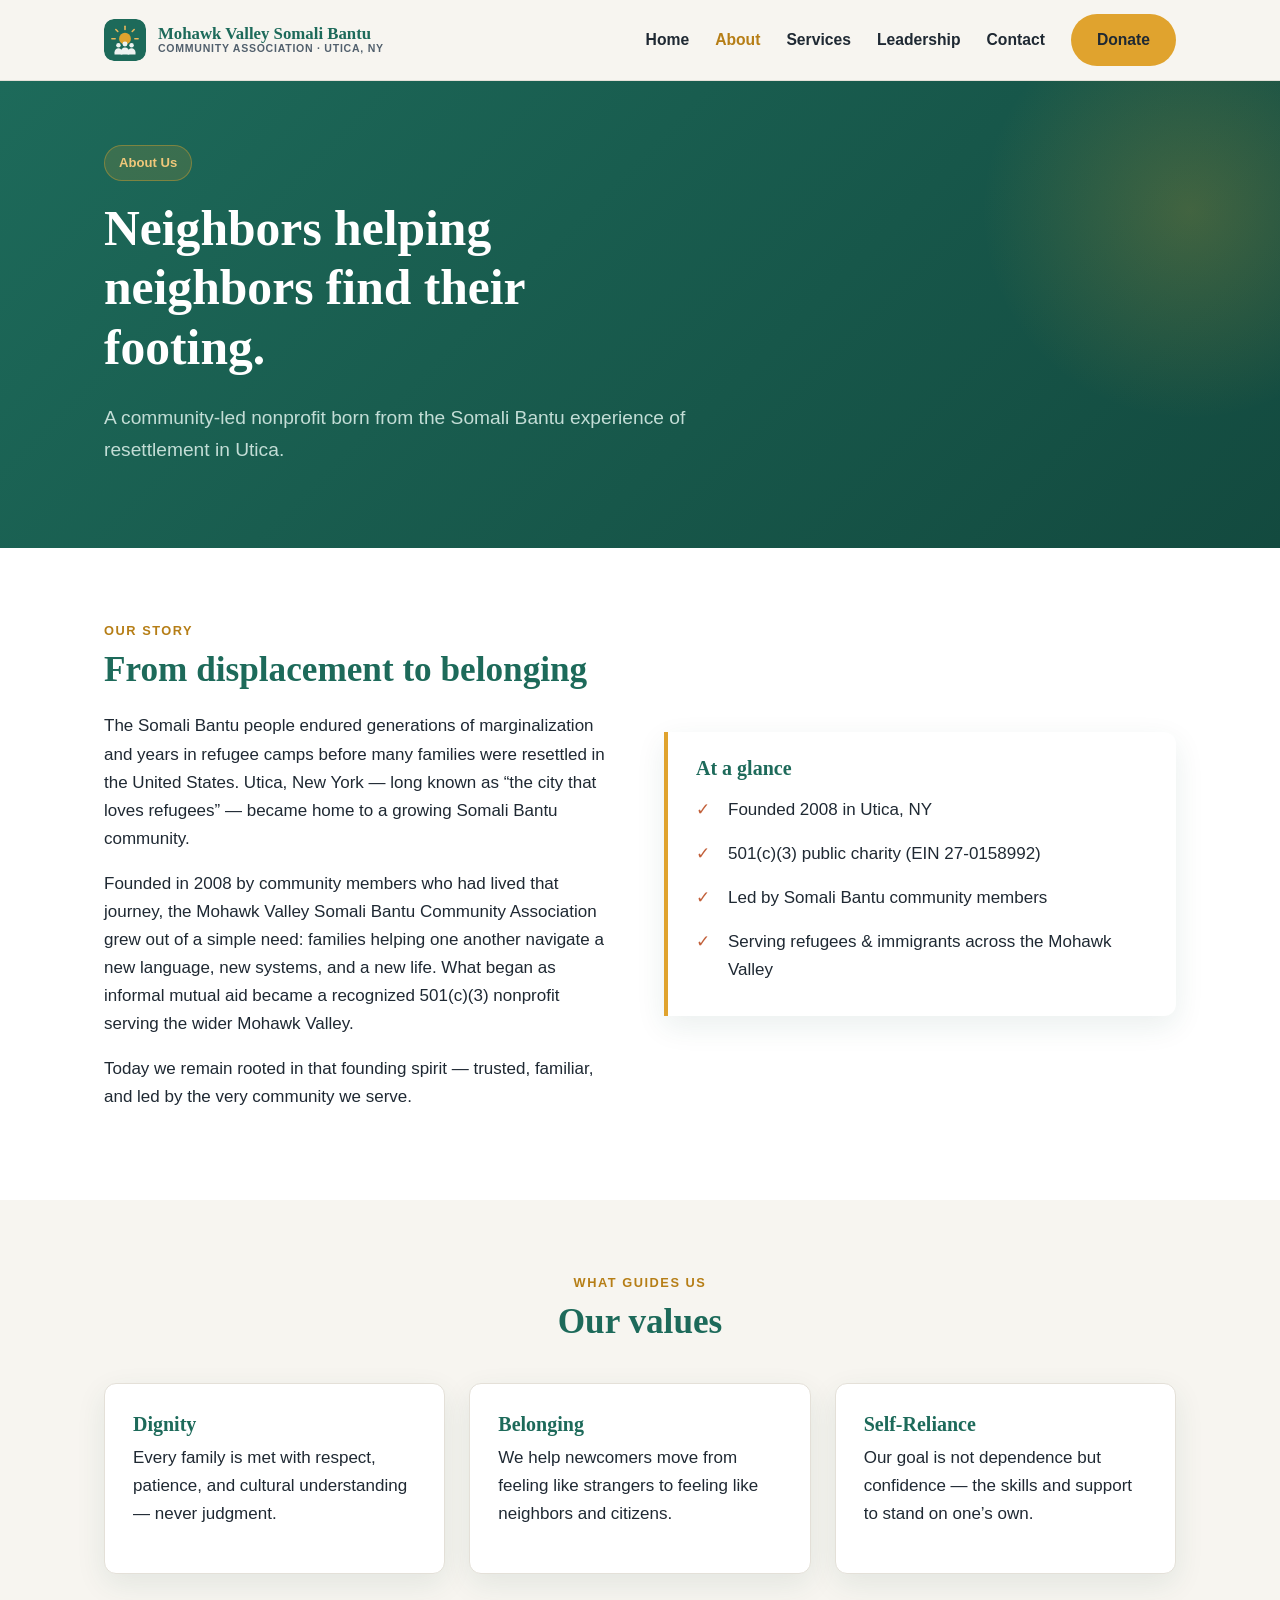
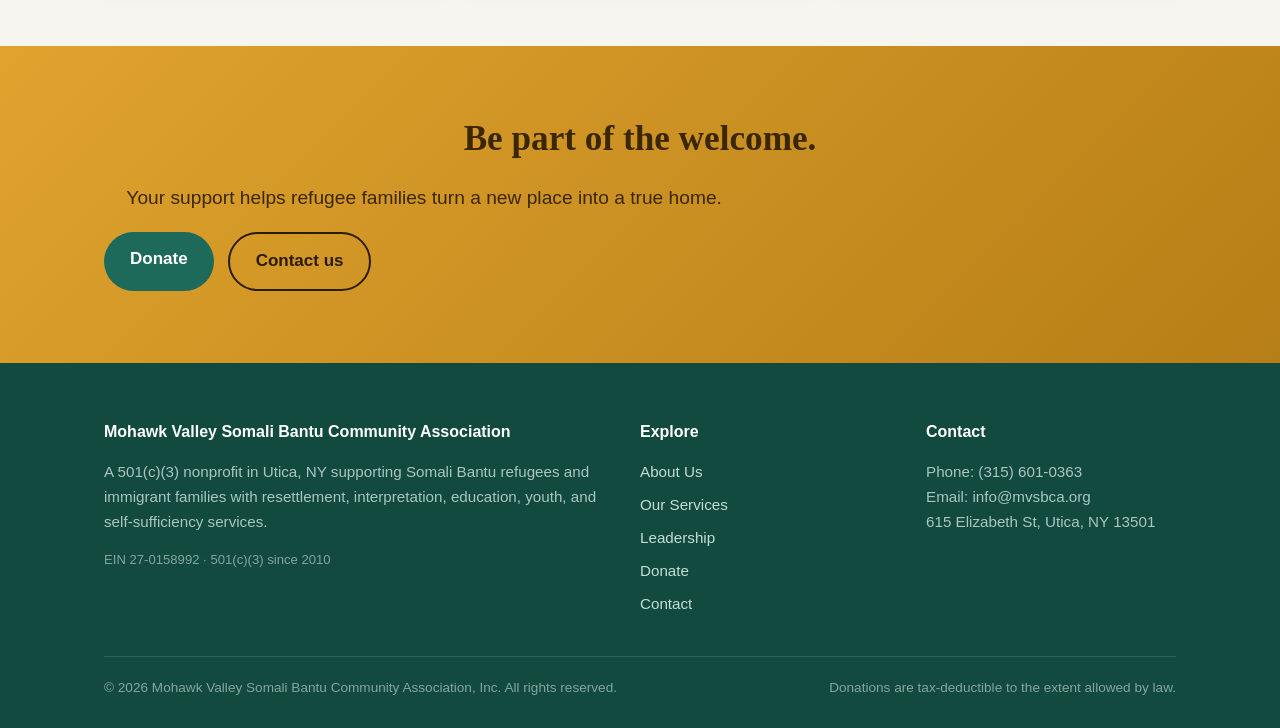
==== about.html @ c3cdb379 "feat: initial Mohawk Valley Somali Bantu Community Association website" ====
<!DOCTYPE html>
<html lang="en">
<head>
  <meta charset="UTF-8" />
  <meta name="viewport" content="width=device-width, initial-scale=1.0" />
  <title>About Us | Mohawk Valley Somali Bantu Community Association</title>
  <meta name="description" content="Founded by Somali Bantu community members in Utica, NY, the Mohawk Valley Somali Bantu Community Association is a 501(c)(3) nonprofit helping refugee and immigrant families build stable, self-reliant lives." />
  <link rel="stylesheet" href="assets/css/styles.css" />
  <link rel="icon" href="assets/favicon.svg" type="image/svg+xml" />
</head>
<body>
  <header class="site-header">
    <nav class="nav">
      <a class="brand" href="index.html">
        <span class="brand__mark" aria-hidden="true"></span>
        <span class="brand__name">Mohawk Valley Somali Bantu<span>Community Association · Utica, NY</span></span>
      </a>
      <button class="nav__toggle" aria-label="Toggle menu" aria-expanded="false">&#9776;</button>
      <ul class="nav__links">
        <li><a href="index.html">Home</a></li>
        <li><a href="about.html">About</a></li>
        <li><a href="services.html">Services</a></li>
        <li><a href="leadership.html">Leadership</a></li>
        <li><a href="contact.html">Contact</a></li>
        <li><a class="btn btn--gold" href="donate.html">Donate</a></li>
      </ul>
    </nav>
  </header>

  <main>
    <section class="hero" style="padding:64px 0">
      <div class="container">
        <span class="badge">About Us</span>
        <h1>Neighbors helping neighbors find their footing.</h1>
        <p class="lead">A community-led nonprofit born from the Somali Bantu experience of resettlement in Utica.</p>
      </div>
    </section>

    <section class="section bg-white">
      <div class="container split">
        <div>
          <p class="eyebrow">Our Story</p>
          <h2>From displacement to belonging</h2>
          <p>The Somali Bantu people endured generations of marginalization and years in refugee camps before many families were resettled in the United States. Utica, New York &mdash; long known as &ldquo;the city that loves refugees&rdquo; &mdash; became home to a growing Somali Bantu community.</p>
          <p>Founded in 2008 by community members who had lived that journey, the Mohawk Valley Somali Bantu Community Association grew out of a simple need: families helping one another navigate a new language, new systems, and a new life. What began as informal mutual aid became a recognized 501(c)(3) nonprofit serving the wider Mohawk Valley.</p>
          <p>Today we remain rooted in that founding spirit &mdash; trusted, familiar, and led by the very community we serve.</p>
        </div>
        <div class="panel">
          <h3>At a glance</h3>
          <ul class="ticks">
            <li>Founded 2008 in Utica, NY</li>
            <li>501(c)(3) public charity (EIN 27-0158992)</li>
            <li>Led by Somali Bantu community members</li>
            <li>Serving refugees &amp; immigrants across the Mohawk Valley</li>
          </ul>
        </div>
      </div>
    </section>

    <section class="section">
      <div class="container">
        <p class="eyebrow center">What Guides Us</p>
        <h2 class="center">Our values</h2>
        <div class="grid grid--3" style="margin-top:40px">
          <article class="card">
            <h3>Dignity</h3>
            <p>Every family is met with respect, patience, and cultural understanding &mdash; never judgment.</p>
          </article>
          <article class="card">
            <h3>Belonging</h3>
            <p>We help newcomers move from feeling like strangers to feeling like neighbors and citizens.</p>
          </article>
          <article class="card">
            <h3>Self-Reliance</h3>
            <p>Our goal is not dependence but confidence &mdash; the skills and support to stand on one&rsquo;s own.</p>
          </article>
        </div>
      </div>
    </section>

    <section class="section cta">
      <div class="container">
        <h2>Be part of the welcome.</h2>
        <p class="lead center" style="color:#3a2700">Your support helps refugee families turn a new place into a true home.</p>
        <div class="btn-row center">
          <a class="btn btn--navy" href="donate.html">Donate</a>
          <a class="btn btn--navy" href="contact.html" style="background:transparent;border:2px solid #2a1c00;color:#2a1c00">Contact us</a>
        </div>
      </div>
    </section>
  </main>

  <footer class="site-footer">
    <div class="container">
      <div class="footer-grid">
        <div>
          <h4>Mohawk Valley Somali Bantu Community Association</h4>
          <p>A 501(c)(3) nonprofit in Utica, NY supporting Somali Bantu refugees and immigrant families with resettlement, interpretation, education, youth, and self-sufficiency services.</p>
          <p class="legal">EIN 27-0158992 &middot; 501(c)(3) since 2010</p>
        </div>
        <div>
          <h4>Explore</h4>
          <ul class="footer-links">
            <li><a href="about.html">About Us</a></li>
            <li><a href="services.html">Our Services</a></li>
            <li><a href="leadership.html">Leadership</a></li>
            <li><a href="donate.html">Donate</a></li>
            <li><a href="contact.html">Contact</a></li>
          </ul>
        </div>
        <div>
          <h4>Contact</h4>
          <p>Phone: (315) 601-0363<br />
          Email: info@mvsbca.org<br />
          615 Elizabeth St, Utica, NY 13501</p>
        </div>
      </div>
      <div class="footer-bottom">
        <span>&copy; <span id="year"></span> Mohawk Valley Somali Bantu Community Association, Inc. All rights reserved.</span>
        <span>Donations are tax-deductible to the extent allowed by law.</span>
      </div>
    </div>
  </footer>
  <script src="assets/js/main.js"></script>
</body>
</html>
---- assets/css/styles.css ----
/* Mohawk Valley Somali Bantu Community Association — site styles
   Design: warm, welcoming refugee-community nonprofit. Teal-green + warm amber. */

:root {
  --navy: #1d6a5a;        /* primary: deep teal-green */
  --navy-dark: #134a3f;
  --gold: #e0a32e;        /* accent: warm amber */
  --gold-dark: #b67e16;
  --teal: #c2603a;        /* terracotta detail */
  --ink: #1f2933;
  --slate: #52606d;
  --line: #e4e0d8;
  --paper: #f7f5f0;
  --white: #ffffff;
  --max: 1120px;
  --radius: 12px;
  --shadow: 0 10px 30px rgba(19, 74, 63, 0.09);
  --font: "Segoe UI", Helvetica, Arial, system-ui, sans-serif;
  --serif: Georgia, "Times New Roman", serif;
}

* { box-sizing: border-box; }
html { scroll-behavior: smooth; }
body {
  margin: 0;
  font-family: var(--font);
  color: var(--ink);
  background: var(--paper);
  line-height: 1.65;
  font-size: 17px;
}
h1, h2, h3 { font-family: var(--serif); color: var(--navy); line-height: 1.2; font-weight: 700; }
h1 { font-size: clamp(2rem, 5vw, 3.1rem); margin: 0 0 .5em; }
h2 { font-size: clamp(1.5rem, 3.5vw, 2.2rem); margin: 0 0 .6em; }
h3 { font-size: 1.25rem; margin: 0 0 .4em; }
p { margin: 0 0 1em; }
a { color: var(--navy); text-decoration-color: var(--gold); text-underline-offset: 3px; }
img { max-width: 100%; display: block; }

.container { width: 100%; max-width: var(--max); margin: 0 auto; padding: 0 24px; }
.section { padding: 72px 0; }
.section--tight { padding: 48px 0; }
.bg-white { background: var(--white); }
.bg-navy { background: var(--navy); color: #e6f1ee; }
.bg-navy h1, .bg-navy h2, .bg-navy h3 { color: #fff; }
.center { text-align: center; }
.lead { font-size: 1.2rem; color: var(--slate); max-width: 60ch; }
.center .lead { margin-left: auto; margin-right: auto; }
.eyebrow { text-transform: uppercase; letter-spacing: .12em; font-size: .8rem; font-weight: 700; color: var(--gold-dark); margin: 0 0 .6em; }

/* Buttons */
.btn { display: inline-block; padding: 13px 26px; border-radius: 999px; font-weight: 600; text-decoration: none; transition: transform .15s ease, background .15s ease; }
.btn--gold { background: var(--gold); color: #3a2700; }
.btn--gold:hover { background: var(--gold-dark); color: #fff; transform: translateY(-1px); }
.btn--ghost { border: 2px solid currentColor; color: #fff; }
.btn--ghost:hover { background: rgba(255,255,255,.12); }
.btn--navy { background: var(--navy); color: #fff; }
.btn--navy:hover { background: var(--navy-dark); }
.btn-row { display: flex; gap: 14px; flex-wrap: wrap; }
.center .btn-row { justify-content: center; }

/* Header */
.site-header { position: sticky; top: 0; z-index: 50; background: rgba(247,245,240,.95); backdrop-filter: blur(6px); border-bottom: 1px solid var(--line); }
.nav { display: flex; align-items: center; justify-content: space-between; padding: 14px 24px; max-width: var(--max); margin: 0 auto; }
.brand { display: flex; align-items: center; gap: 12px; text-decoration: none; }
.brand__mark { width: 42px; height: 42px; border-radius: 10px; background: url("../favicon.svg") center/contain no-repeat; flex: none; }
.brand__name { font-family: var(--serif); font-weight: 700; color: var(--navy); font-size: 1.05rem; line-height: 1.1; }
.brand__name span { display: block; font-family: var(--font); font-size: .66rem; letter-spacing: .07em; text-transform: uppercase; color: var(--slate); font-weight: 600; }
.nav__links { display: flex; align-items: center; gap: 26px; list-style: none; margin: 0; padding: 0; }
.nav__links a { text-decoration: none; color: var(--ink); font-weight: 600; font-size: .98rem; }
.nav__links a:hover, .nav__links a[aria-current="page"] { color: var(--gold-dark); }
.nav__toggle { display: none; background: none; border: 0; font-size: 1.6rem; color: var(--navy); cursor: pointer; }

/* Hero */
.hero { background: linear-gradient(135deg, var(--navy) 0%, var(--navy-dark) 100%); color: #e6f1ee; padding: 84px 0; position: relative; overflow: hidden; }
.hero::after { content: ""; position: absolute; right: -120px; top: -80px; width: 420px; height: 420px; background: radial-gradient(circle, rgba(224,163,46,.22), transparent 70%); }
.hero h1 { color: #fff; max-width: 18ch; }
.hero .lead { color: #c3ddd6; }
.badge { display: inline-flex; align-items: center; gap: 8px; background: rgba(224,163,46,.16); color: #f0c87a; border: 1px solid rgba(224,163,46,.4); padding: 6px 14px; border-radius: 999px; font-size: .82rem; font-weight: 600; margin-bottom: 18px; }

/* Grid + cards */
.grid { display: grid; gap: 24px; }
.grid--3 { grid-template-columns: repeat(3, 1fr); }
.grid--2 { grid-template-columns: repeat(2, 1fr); }
.grid--4 { grid-template-columns: repeat(4, 1fr); }
.card { background: var(--white); border: 1px solid var(--line); border-radius: var(--radius); padding: 28px; box-shadow: var(--shadow); }
.card__icon { width: 52px; height: 52px; border-radius: 12px; background: #e8f2ef; color: var(--navy); display: grid; place-items: center; margin-bottom: 16px; }
.card__icon svg { width: 26px; height: 26px; }

/* Stats */
.stats { display: grid; grid-template-columns: repeat(3, 1fr); gap: 20px; }
.stat { text-align: center; }
.stat__num { font-family: var(--serif); font-size: 2.4rem; color: var(--gold); font-weight: 700; }
.stat__label { color: #c3ddd6; font-size: .95rem; }

/* Split */
.split { display: grid; grid-template-columns: 1fr 1fr; gap: 48px; align-items: center; }
.panel { background: var(--white); border-left: 4px solid var(--gold); padding: 24px 28px; border-radius: 0 var(--radius) var(--radius) 0; box-shadow: var(--shadow); }

/* List */
.ticks { list-style: none; padding: 0; margin: 0; }
.ticks li { padding: 8px 0 8px 32px; position: relative; }
.ticks li::before { content: "✓"; position: absolute; left: 0; color: var(--teal); font-weight: 700; }

/* Team */
.person { background: var(--white); border: 1px solid var(--line); border-radius: var(--radius); padding: 26px; text-align: center; box-shadow: var(--shadow); }
.person__avatar { width: 84px; height: 84px; border-radius: 50%; background: var(--navy); color: var(--gold); display: grid; place-items: center; margin: 0 auto 14px; font-family: var(--serif); font-size: 1.8rem; font-weight: 700; }
.person__role { color: var(--gold-dark); font-weight: 600; font-size: .92rem; }

/* CTA band */
.cta { background: linear-gradient(135deg, var(--gold) 0%, var(--gold-dark) 100%); color: #3a2700; text-align: center; }
.cta h2 { color: #3a2700; }

/* Forms */
.form { background: var(--white); border: 1px solid var(--line); border-radius: var(--radius); padding: 30px; box-shadow: var(--shadow); }
.field { margin-bottom: 18px; }
.field label { display: block; font-weight: 600; margin-bottom: 6px; }
.field input, .field textarea { width: 100%; padding: 12px 14px; border: 1px solid var(--line); border-radius: 8px; font: inherit; background: var(--paper); }
.field input:focus, .field textarea:focus { outline: 2px solid var(--navy); border-color: var(--navy); }

/* Info rows */
.info { display: flex; gap: 14px; align-items: flex-start; margin-bottom: 18px; }
.info svg { width: 22px; height: 22px; color: var(--gold-dark); flex: none; margin-top: 3px; }
.placeholder { background: #fff7e6; border: 1px dashed var(--gold-dark); color: #7a5a10; padding: 2px 8px; border-radius: 6px; font-size: .85em; font-weight: 600; }

/* Footer */
.site-footer { background: var(--navy-dark); color: #a9c6bf; padding: 56px 0 28px; font-size: .95rem; }
.site-footer h4 { color: #fff; font-family: var(--font); font-size: 1rem; margin: 0 0 14px; }
.footer-grid { display: grid; grid-template-columns: 2fr 1fr 1fr; gap: 36px; margin-bottom: 32px; }
.site-footer a { color: #c3ddd6; text-decoration: none; }
.site-footer a:hover { color: var(--gold); }
.footer-links { list-style: none; padding: 0; margin: 0; }
.footer-links li { margin-bottom: 8px; }
.footer-bottom { border-top: 1px solid rgba(255,255,255,.12); padding-top: 20px; display: flex; justify-content: space-between; flex-wrap: wrap; gap: 10px; font-size: .85rem; color: #84a59d; }
.legal { font-size: .82rem; color: #84a59d; }

/* Responsive */
@media (max-width: 860px) {
  .grid--3, .grid--4 { grid-template-columns: 1fr 1fr; }
  .split, .footer-grid { grid-template-columns: 1fr; gap: 28px; }
  .nav__toggle { display: block; }
  .nav__links { display: none; position: absolute; top: 100%; left: 0; right: 0; flex-direction: column; background: var(--paper); border-bottom: 1px solid var(--line); padding: 16px 24px; gap: 14px; }
  .nav__links.open { display: flex; }
}
@media (max-width: 560px) {
  .grid--3, .grid--4, .grid--2, .stats { grid-template-columns: 1fr; }
  .section { padding: 52px 0; }
}
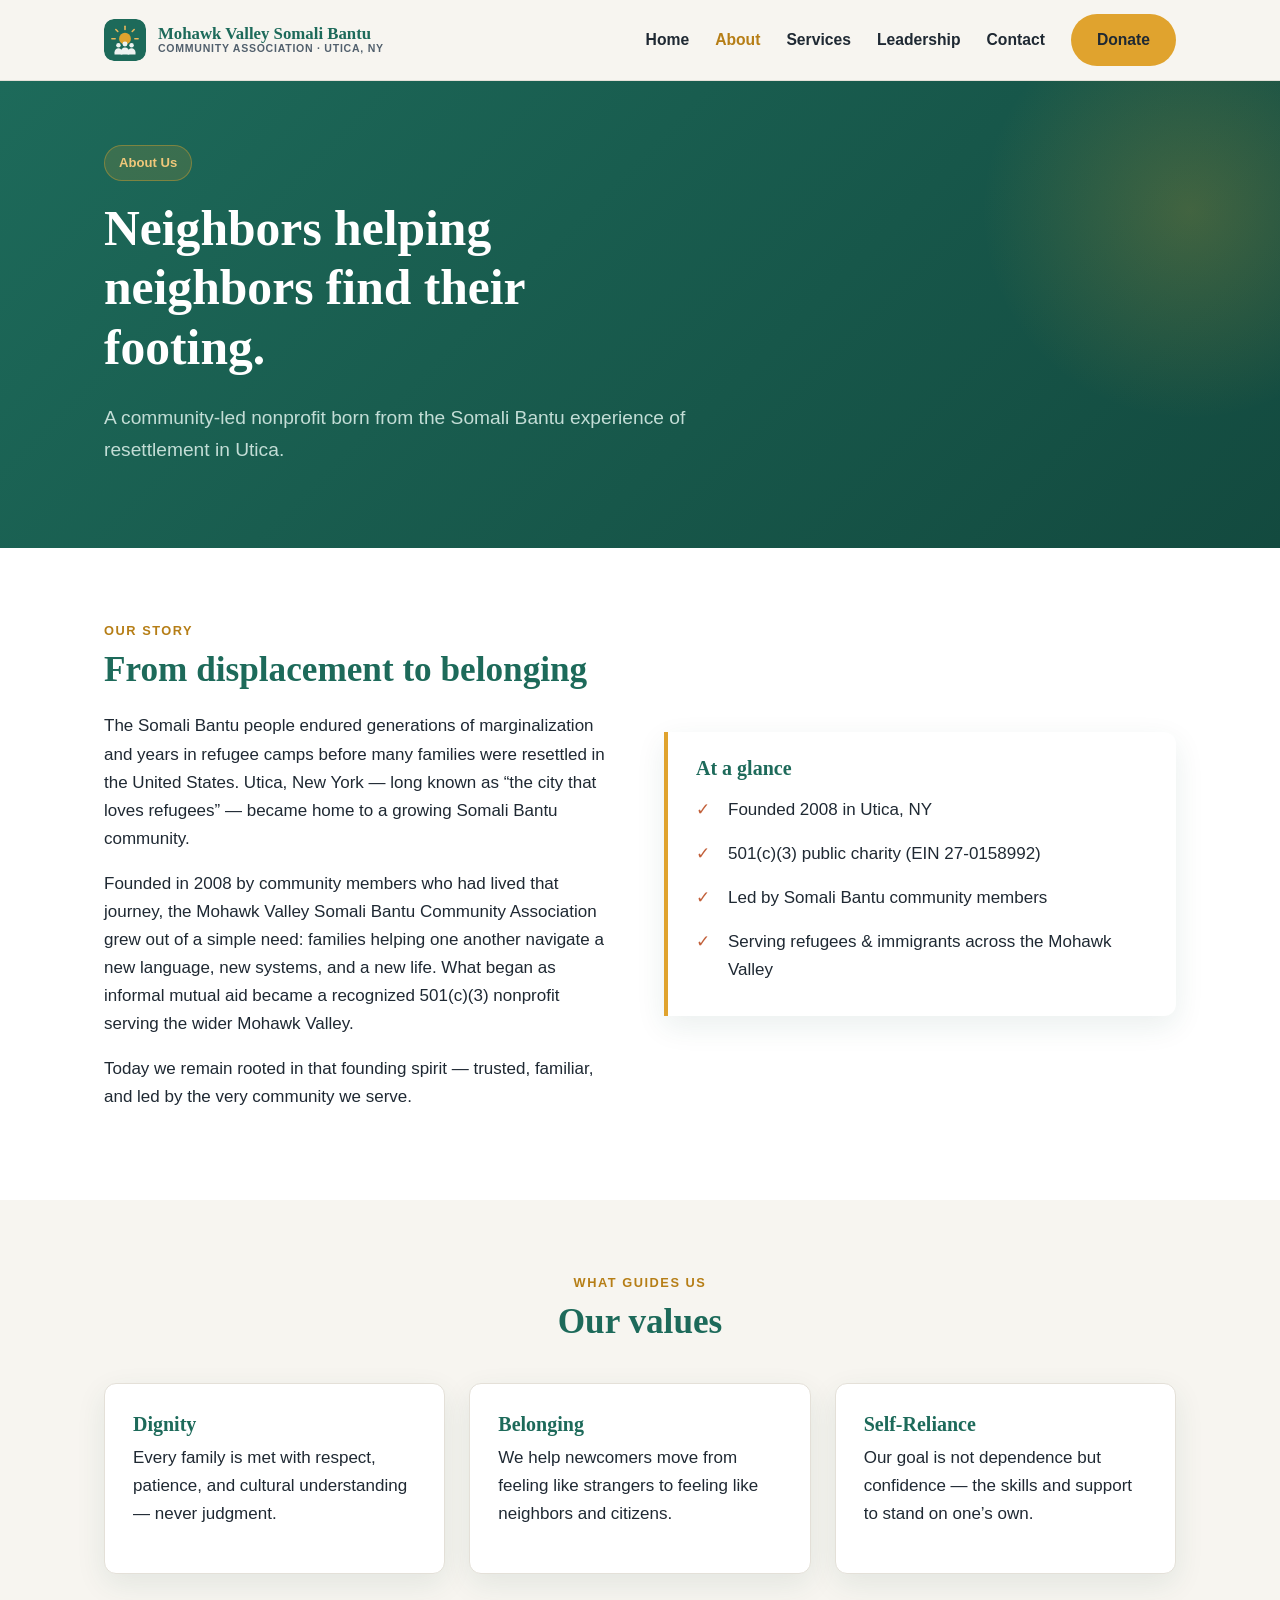
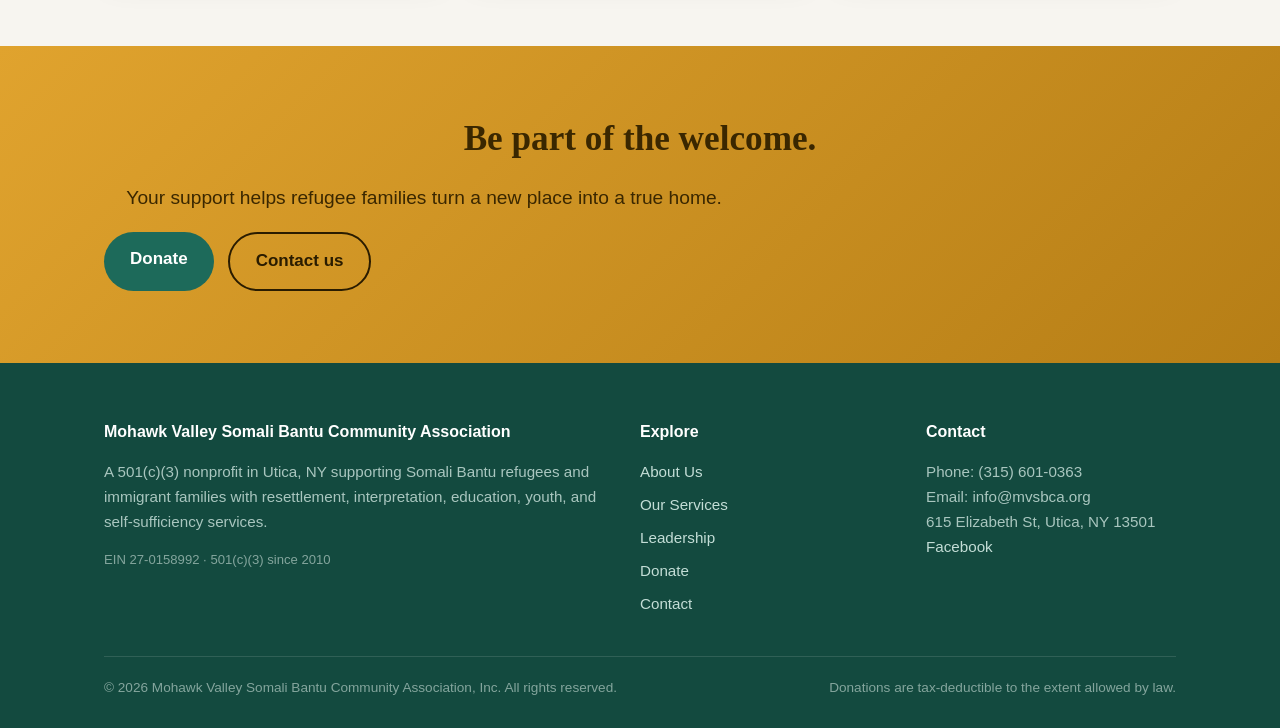
==== commit bf75dd47: "content: trim placeholder board cards, add Facebook link to leadership + footer" ====
--- a/about.html
+++ b/about.html
@@ -112,7 +112,7 @@
           <h4>Contact</h4>
           <p>Phone: (315) 601-0363<br />
           Email: info@mvsbca.org<br />
-          615 Elizabeth St, Utica, NY 13501</p>
+          615 Elizabeth St, Utica, NY 13501<br /><a href="https://www.facebook.com/p/Mohawk-Valley-Somali-Bantu-Community-Association-Inc-LLC-100068897257074/" target="_blank" rel="noopener">Facebook</a></p>
         </div>
       </div>
       <div class="footer-bottom">
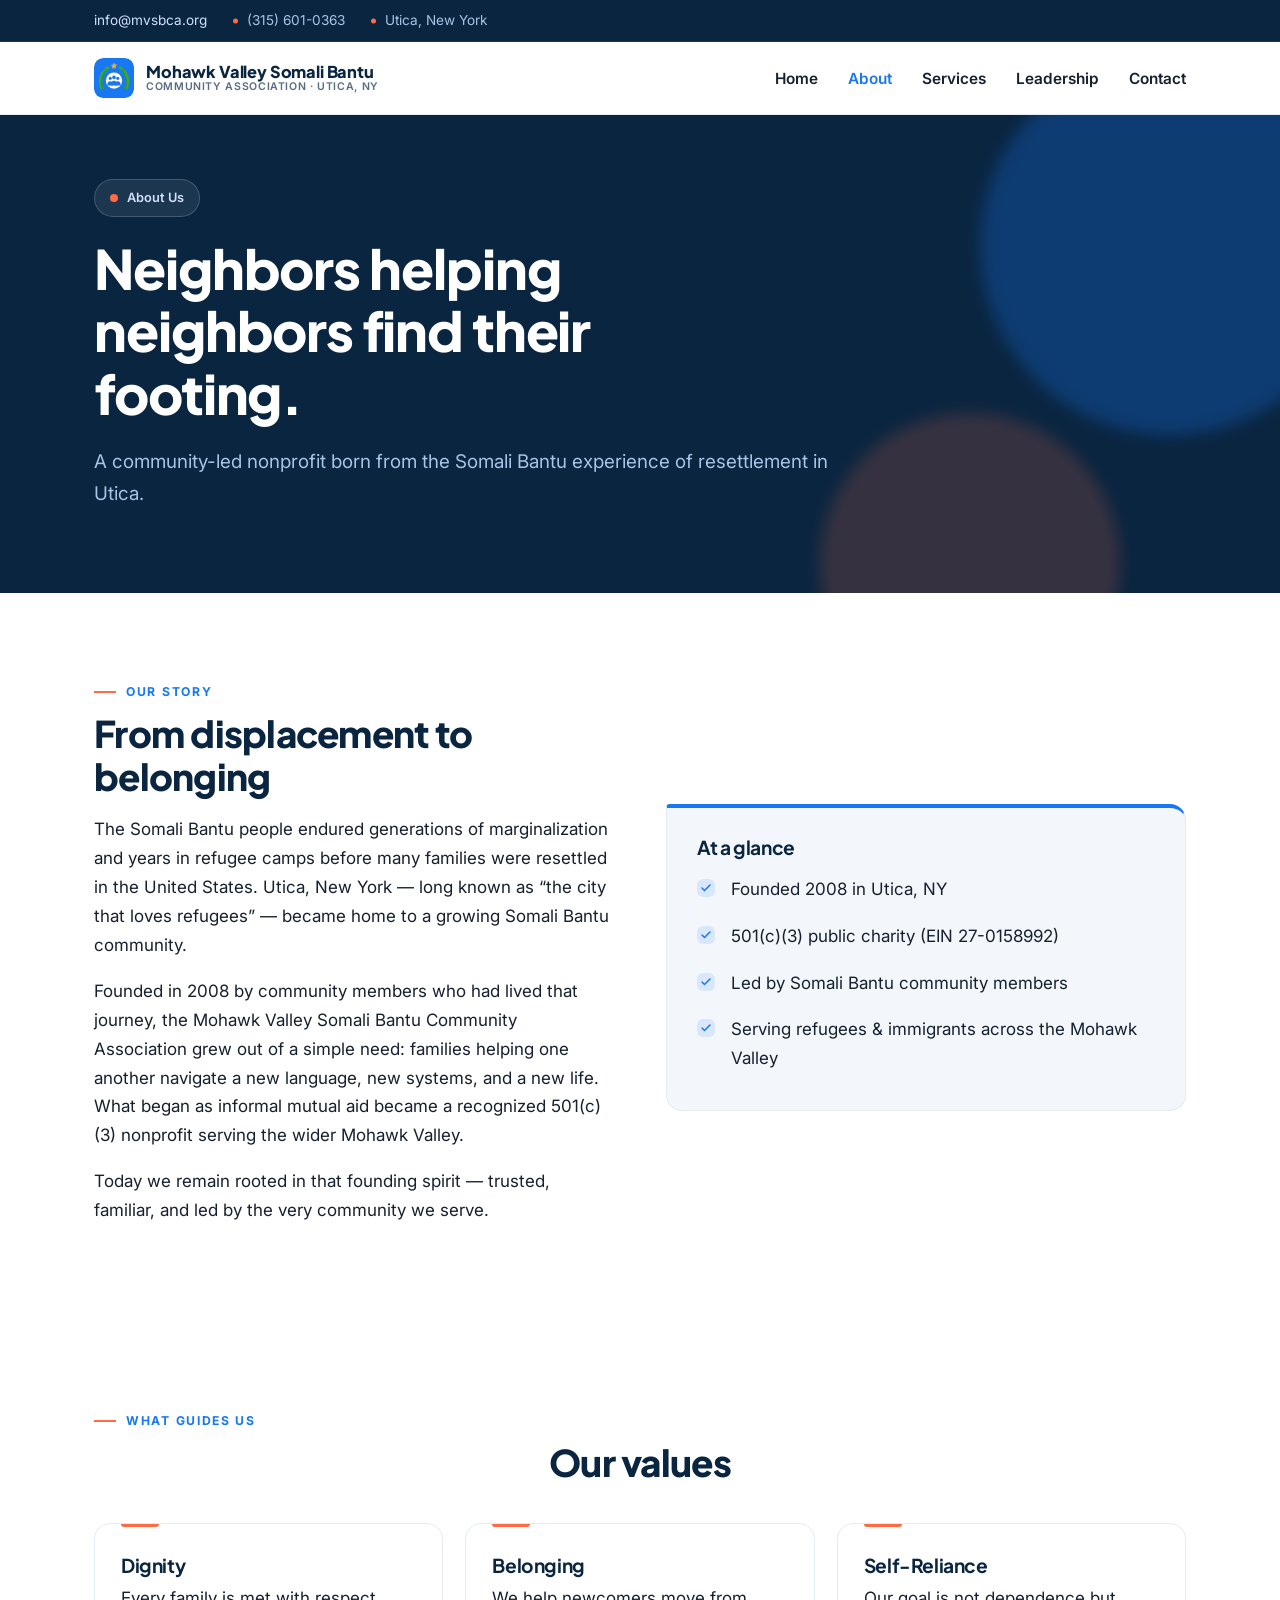
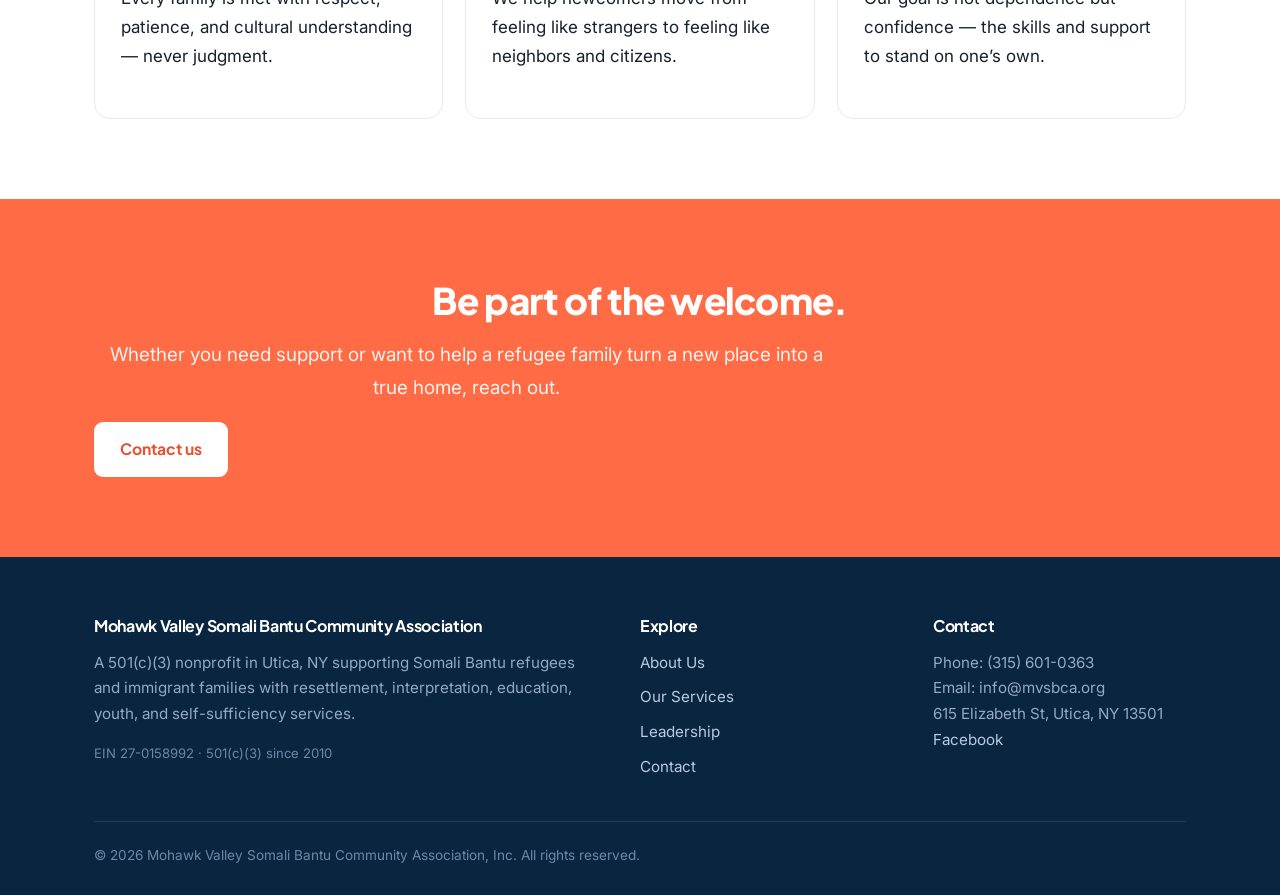
==== commit 44a97958: "redesign: supportiveservices-style — photo hero, top bar, quote band; remove donate + all placeholde" ====
--- a/about.html
+++ b/about.html
@@ -9,6 +9,7 @@
   <link rel="icon" href="assets/favicon.svg" type="image/svg+xml" />
 </head>
 <body>
+  <div class="topbar"><div class="topbar__inner"><a href="mailto:info@mvsbca.org">info@mvsbca.org</a><span>(315) 601-0363</span><span>Utica, New York</span></div></div>
   <header class="site-header">
     <nav class="nav">
       <a class="brand" href="index.html">
@@ -21,9 +22,7 @@
         <li><a href="about.html">About</a></li>
         <li><a href="services.html">Services</a></li>
         <li><a href="leadership.html">Leadership</a></li>
-        <li><a href="contact.html">Contact</a></li>
-        <li><a class="btn btn--gold" href="donate.html">Donate</a></li>
-      </ul>
+        <li><a href="contact.html">Contact</a></li>      </ul>
     </nav>
   </header>
 
@@ -81,10 +80,9 @@
     <section class="section cta">
       <div class="container">
         <h2>Be part of the welcome.</h2>
-        <p class="lead center" style="color:#3a2700">Your support helps refugee families turn a new place into a true home.</p>
+        <p class="lead center">Whether you need support or want to help a refugee family turn a new place into a true home, reach out.</p>
         <div class="btn-row center">
-          <a class="btn btn--navy" href="donate.html">Donate</a>
-          <a class="btn btn--navy" href="contact.html" style="background:transparent;border:2px solid #2a1c00;color:#2a1c00">Contact us</a>
+          <a class="btn" href="contact.html" style="background:#fff;color:var(--coral-dark)">Contact us</a>
         </div>
       </div>
     </section>
@@ -103,9 +101,7 @@
           <ul class="footer-links">
             <li><a href="about.html">About Us</a></li>
             <li><a href="services.html">Our Services</a></li>
-            <li><a href="leadership.html">Leadership</a></li>
-            <li><a href="donate.html">Donate</a></li>
-            <li><a href="contact.html">Contact</a></li>
+            <li><a href="leadership.html">Leadership</a></li>            <li><a href="contact.html">Contact</a></li>
           </ul>
         </div>
         <div>
@@ -116,9 +112,7 @@
         </div>
       </div>
       <div class="footer-bottom">
-        <span>&copy; <span id="year"></span> Mohawk Valley Somali Bantu Community Association, Inc. All rights reserved.</span>
-        <span>Donations are tax-deductible to the extent allowed by law.</span>
-      </div>
+        <span>&copy; <span id="year"></span> Mohawk Valley Somali Bantu Community Association, Inc. All rights reserved.</span>      </div>
     </div>
   </footer>
   <script src="assets/js/main.js"></script>
--- a/assets/css/styles.css
+++ b/assets/css/styles.css
@@ -1,148 +1,190 @@
 /* Mohawk Valley Somali Bantu Community Association — site styles
-   Design: warm, welcoming refugee-community nonprofit. Teal-green + warm amber. */
+   Design language: modern flat, cool-blue + coral, geometric sans, square edges.
+   (Intentionally distinct: sans-serif, flat top-accent cards, square buttons, blob hero.) */
+
+@import url('https://fonts.googleapis.com/css2?family=Plus+Jakarta+Sans:wght@600;700;800&family=Inter:wght@400;500;600&display=swap');
 
 :root {
-  --navy: #1d6a5a;        /* primary: deep teal-green */
-  --navy-dark: #134a3f;
-  --gold: #e0a32e;        /* accent: warm amber */
-  --gold-dark: #b67e16;
-  --teal: #c2603a;        /* terracotta detail */
-  --ink: #1f2933;
-  --slate: #52606d;
-  --line: #e4e0d8;
-  --paper: #f7f5f0;
+  --blue: #1877F2;          /* primary: Facebook blue */
+  --blue-dark: #0d47a1;
+  --ink-blue: #0a2540;      /* deep heading / hero bg */
+  --coral: #ff6b45;         /* accent / CTA (replaces gold) */
+  --coral-dark: #e8512c;
+  --ink: #16202e;
+  --slate: #586b80;
+  --line: #e4ebf3;
+  --paper: #f3f7fc;         /* cool light, not warm */
   --white: #ffffff;
-  --max: 1120px;
-  --radius: 12px;
-  --shadow: 0 10px 30px rgba(19, 74, 63, 0.09);
-  --font: "Segoe UI", Helvetica, Arial, system-ui, sans-serif;
-  --serif: Georgia, "Times New Roman", serif;
+  --max: 1140px;
+  --radius: 16px;
+  --shadow: 0 1px 2px rgba(10,37,64,.06);
+  --display: "Plus Jakarta Sans", system-ui, sans-serif;
+  --body: "Inter", system-ui, Helvetica, Arial, sans-serif;
 }
 
 * { box-sizing: border-box; }
 html { scroll-behavior: smooth; }
 body {
   margin: 0;
-  font-family: var(--font);
+  font-family: var(--body);
   color: var(--ink);
-  background: var(--paper);
-  line-height: 1.65;
+  background: var(--white);
+  line-height: 1.7;
   font-size: 17px;
+  -webkit-font-smoothing: antialiased;
 }
-h1, h2, h3 { font-family: var(--serif); color: var(--navy); line-height: 1.2; font-weight: 700; }
-h1 { font-size: clamp(2rem, 5vw, 3.1rem); margin: 0 0 .5em; }
-h2 { font-size: clamp(1.5rem, 3.5vw, 2.2rem); margin: 0 0 .6em; }
-h3 { font-size: 1.25rem; margin: 0 0 .4em; }
+h1, h2, h3, h4 { font-family: var(--display); color: var(--ink-blue); line-height: 1.15; font-weight: 800; letter-spacing: -.02em; }
+h1 { font-size: clamp(2.1rem, 5.2vw, 3.4rem); margin: 0 0 .4em; }
+h2 { font-size: clamp(1.6rem, 3.6vw, 2.3rem); margin: 0 0 .5em; }
+h3 { font-size: 1.2rem; margin: 0 0 .4em; font-weight: 700; }
 p { margin: 0 0 1em; }
-a { color: var(--navy); text-decoration-color: var(--gold); text-underline-offset: 3px; }
+a { color: var(--blue); text-decoration: none; }
+a:hover { text-decoration: underline; }
 img { max-width: 100%; display: block; }
 
 .container { width: 100%; max-width: var(--max); margin: 0 auto; padding: 0 24px; }
-.section { padding: 72px 0; }
-.section--tight { padding: 48px 0; }
+.section { padding: 80px 0; }
+.section--tight { padding: 44px 0; }
 .bg-white { background: var(--white); }
-.bg-navy { background: var(--navy); color: #e6f1ee; }
+.bg-paper { background: var(--paper); }
+.bg-navy { background: var(--ink-blue); color: #d4e2f4; }   /* class kept for compat */
 .bg-navy h1, .bg-navy h2, .bg-navy h3 { color: #fff; }
 .center { text-align: center; }
-.lead { font-size: 1.2rem; color: var(--slate); max-width: 60ch; }
+.lead { font-size: 1.18rem; color: var(--slate); max-width: 62ch; }
 .center .lead { margin-left: auto; margin-right: auto; }
-.eyebrow { text-transform: uppercase; letter-spacing: .12em; font-size: .8rem; font-weight: 700; color: var(--gold-dark); margin: 0 0 .6em; }
+/* Eyebrow: uppercase label with a leading bar */
+.eyebrow { display: inline-flex; align-items: center; gap: 10px; text-transform: uppercase; letter-spacing: .14em; font-size: .76rem; font-weight: 700; color: var(--blue); margin: 0 0 .8em; }
+.eyebrow::before { content: ""; width: 22px; height: 2px; background: var(--coral); }
+.center .eyebrow { justify-content: center; }
 
-/* Buttons */
-.btn { display: inline-block; padding: 13px 26px; border-radius: 999px; font-weight: 600; text-decoration: none; transition: transform .15s ease, background .15s ease; }
-.btn--gold { background: var(--gold); color: #3a2700; }
-.btn--gold:hover { background: var(--gold-dark); color: #fff; transform: translateY(-1px); }
-.btn--ghost { border: 2px solid currentColor; color: #fff; }
-.btn--ghost:hover { background: rgba(255,255,255,.12); }
-.btn--navy { background: var(--navy); color: #fff; }
-.btn--navy:hover { background: var(--navy-dark); }
+/* Buttons — square-ish, bold */
+.btn { display: inline-block; padding: 14px 26px; border-radius: 9px; font-weight: 700; font-family: var(--display); font-size: .98rem; text-decoration: none; transition: transform .15s ease, box-shadow .15s ease, background .15s ease; }
+.btn:hover { text-decoration: none; transform: translateY(-2px); }
+.btn--gold { background: var(--coral); color: #fff; box-shadow: 0 6px 18px rgba(255,107,69,.32); }   /* class name kept; now coral */
+.btn--gold:hover { background: var(--coral-dark); }
+.btn--ghost { border: 2px solid rgba(255,255,255,.5); color: #fff; }
+.btn--ghost:hover { background: rgba(255,255,255,.12); border-color: #fff; }
+.btn--navy { background: var(--blue); color: #fff; box-shadow: 0 6px 18px rgba(24,119,242,.28); }
+.btn--navy:hover { background: var(--blue-dark); }
 .btn-row { display: flex; gap: 14px; flex-wrap: wrap; }
 .center .btn-row { justify-content: center; }
 
-/* Header */
-.site-header { position: sticky; top: 0; z-index: 50; background: rgba(247,245,240,.95); backdrop-filter: blur(6px); border-bottom: 1px solid var(--line); }
-.nav { display: flex; align-items: center; justify-content: space-between; padding: 14px 24px; max-width: var(--max); margin: 0 auto; }
+/* Header — solid white, flat */
+.site-header { position: sticky; top: 0; z-index: 50; background: var(--white); border-bottom: 1px solid var(--line); }
+.nav { display: flex; align-items: center; justify-content: space-between; padding: 16px 24px; max-width: var(--max); margin: 0 auto; }
 .brand { display: flex; align-items: center; gap: 12px; text-decoration: none; }
-.brand__mark { width: 42px; height: 42px; border-radius: 10px; background: url("../favicon.svg") center/contain no-repeat; flex: none; }
-.brand__name { font-family: var(--serif); font-weight: 700; color: var(--navy); font-size: 1.05rem; line-height: 1.1; }
-.brand__name span { display: block; font-family: var(--font); font-size: .66rem; letter-spacing: .07em; text-transform: uppercase; color: var(--slate); font-weight: 600; }
-.nav__links { display: flex; align-items: center; gap: 26px; list-style: none; margin: 0; padding: 0; }
-.nav__links a { text-decoration: none; color: var(--ink); font-weight: 600; font-size: .98rem; }
-.nav__links a:hover, .nav__links a[aria-current="page"] { color: var(--gold-dark); }
-.nav__toggle { display: none; background: none; border: 0; font-size: 1.6rem; color: var(--navy); cursor: pointer; }
+.brand:hover { text-decoration: none; }
+.brand__mark { width: 40px; height: 40px; border-radius: 9px; background: url("../favicon.svg") center/contain no-repeat; flex: none; }
+.brand__name { font-family: var(--display); font-weight: 800; color: var(--ink-blue); font-size: 1.02rem; line-height: 1.12; letter-spacing: -.01em; }
+.brand__name span { display: block; font-family: var(--body); font-size: .66rem; letter-spacing: .06em; text-transform: uppercase; color: var(--slate); font-weight: 600; }
+.nav__links { display: flex; align-items: center; gap: 30px; list-style: none; margin: 0; padding: 0; }
+.nav__links a { text-decoration: none; color: var(--ink); font-weight: 600; font-size: .96rem; }
+.nav__links a:hover, .nav__links a[aria-current="page"] { color: var(--blue); text-decoration: none; }
+.nav__toggle { display: none; background: none; border: 0; font-size: 1.6rem; color: var(--ink-blue); cursor: pointer; }
 
-/* Hero */
-.hero { background: linear-gradient(135deg, var(--navy) 0%, var(--navy-dark) 100%); color: #e6f1ee; padding: 84px 0; position: relative; overflow: hidden; }
-.hero::after { content: ""; position: absolute; right: -120px; top: -80px; width: 420px; height: 420px; background: radial-gradient(circle, rgba(224,163,46,.22), transparent 70%); }
-.hero h1 { color: #fff; max-width: 18ch; }
-.hero .lead { color: #c3ddd6; }
-.badge { display: inline-flex; align-items: center; gap: 8px; background: rgba(224,163,46,.16); color: #f0c87a; border: 1px solid rgba(224,163,46,.4); padding: 6px 14px; border-radius: 999px; font-size: .82rem; font-weight: 600; margin-bottom: 18px; }
+/* Hero — flat deep-blue with decorative blobs, left-aligned */
+.hero { background: var(--ink-blue); color: #c9d8ee; padding: 96px 0; position: relative; overflow: hidden; }
+.hero::before { content: ""; position: absolute; right: -80px; top: -60px; width: 380px; height: 380px; border-radius: 50%; background: var(--blue); opacity: .28; filter: blur(8px); }
+.hero::after { content: ""; position: absolute; right: 160px; bottom: -120px; width: 300px; height: 300px; border-radius: 50%; background: var(--coral); opacity: .18; filter: blur(8px); }
+.hero .container { position: relative; z-index: 1; }
+.hero h1 { color: #fff; max-width: 17ch; }
+.hero .lead { color: #aac3e6; }
+.badge { display: inline-flex; align-items: center; gap: 9px; background: rgba(255,255,255,.08); color: #cfe0fb; border: 1px solid rgba(255,255,255,.18); padding: 7px 15px; border-radius: 999px; font-size: .8rem; font-weight: 600; margin-bottom: 20px; }
+.badge::before { content: ""; width: 8px; height: 8px; border-radius: 50%; background: var(--coral); }
 
-/* Grid + cards */
-.grid { display: grid; gap: 24px; }
+/* Grid + cards — flat, top accent bar */
+.grid { display: grid; gap: 22px; }
 .grid--3 { grid-template-columns: repeat(3, 1fr); }
 .grid--2 { grid-template-columns: repeat(2, 1fr); }
 .grid--4 { grid-template-columns: repeat(4, 1fr); }
-.card { background: var(--white); border: 1px solid var(--line); border-radius: var(--radius); padding: 28px; box-shadow: var(--shadow); }
-.card__icon { width: 52px; height: 52px; border-radius: 12px; background: #e8f2ef; color: var(--navy); display: grid; place-items: center; margin-bottom: 16px; }
+.card { background: var(--white); border: 1px solid var(--line); border-radius: var(--radius); padding: 30px 26px; position: relative; transition: transform .15s ease, box-shadow .15s ease; }
+.card::before { content: ""; position: absolute; left: 26px; top: 0; width: 38px; height: 3px; background: var(--coral); border-radius: 0 0 3px 3px; }
+.card:hover { transform: translateY(-3px); box-shadow: 0 14px 34px rgba(10,37,64,.10); }
+.card__icon { width: 50px; height: 50px; border-radius: 12px; background: rgba(24,119,242,.10); color: var(--blue); display: grid; place-items: center; margin-bottom: 18px; }
 .card__icon svg { width: 26px; height: 26px; }
 
-/* Stats */
-.stats { display: grid; grid-template-columns: repeat(3, 1fr); gap: 20px; }
-.stat { text-align: center; }
-.stat__num { font-family: var(--serif); font-size: 2.4rem; color: var(--gold); font-weight: 700; }
-.stat__label { color: #c3ddd6; font-size: .95rem; }
+/* Stats — light band, divided row */
+.stats { display: grid; grid-template-columns: repeat(3, 1fr); gap: 0; }
+.stat { text-align: center; padding: 8px 16px; }
+.stat + .stat { border-left: 1px solid rgba(255,255,255,.16); }
+.stat__num { font-family: var(--display); font-size: 2.5rem; color: var(--coral); font-weight: 800; letter-spacing: -.02em; }
+.stat__label { color: #aac3e6; font-size: .92rem; }
 
-/* Split */
-.split { display: grid; grid-template-columns: 1fr 1fr; gap: 48px; align-items: center; }
-.panel { background: var(--white); border-left: 4px solid var(--gold); padding: 24px 28px; border-radius: 0 var(--radius) var(--radius) 0; box-shadow: var(--shadow); }
+/* Split + panel */
+.split { display: grid; grid-template-columns: 1fr 1fr; gap: 52px; align-items: center; }
+.panel { background: var(--paper); border: 1px solid var(--line); border-top: 4px solid var(--blue); padding: 28px 30px; border-radius: 4px var(--radius) var(--radius) var(--radius); }
 
-/* List */
+/* Ticks */
 .ticks { list-style: none; padding: 0; margin: 0; }
-.ticks li { padding: 8px 0 8px 32px; position: relative; }
-.ticks li::before { content: "✓"; position: absolute; left: 0; color: var(--teal); font-weight: 700; }
+.ticks li { padding: 9px 0 9px 34px; position: relative; }
+.ticks li::before { content: ""; position: absolute; left: 0; top: 13px; width: 18px; height: 18px; border-radius: 6px; background: rgba(24,119,242,.12) url("data:image/svg+xml,%3Csvg xmlns='http://www.w3.org/2000/svg' width='12' height='12' viewBox='0 0 24 24' fill='none' stroke='%231877F2' stroke-width='3' stroke-linecap='round' stroke-linejoin='round'%3E%3Cpath d='M20 6L9 17l-5-5'/%3E%3C/svg%3E") center/12px no-repeat; }
 
 /* Team */
-.person { background: var(--white); border: 1px solid var(--line); border-radius: var(--radius); padding: 26px; text-align: center; box-shadow: var(--shadow); }
-.person__avatar { width: 84px; height: 84px; border-radius: 50%; background: var(--navy); color: var(--gold); display: grid; place-items: center; margin: 0 auto 14px; font-family: var(--serif); font-size: 1.8rem; font-weight: 700; }
-.person__role { color: var(--gold-dark); font-weight: 600; font-size: .92rem; }
+.person { background: var(--white); border: 1px solid var(--line); border-radius: var(--radius); padding: 28px; text-align: center; }
+.person__avatar { width: 80px; height: 80px; border-radius: 18px; background: var(--blue); color: #fff; display: grid; place-items: center; margin: 0 auto 16px; font-family: var(--display); font-size: 1.7rem; font-weight: 800; }
+.person__role { color: var(--coral-dark); font-weight: 700; font-size: .9rem; }
 
-/* CTA band */
-.cta { background: linear-gradient(135deg, var(--gold) 0%, var(--gold-dark) 100%); color: #3a2700; text-align: center; }
-.cta h2 { color: #3a2700; }
+/* CTA band — coral */
+.cta { background: var(--coral); color: #fff; text-align: center; }
+.cta h2 { color: #fff; }
+.cta .lead { color: rgba(255,255,255,.92) !important; }
 
 /* Forms */
-.form { background: var(--white); border: 1px solid var(--line); border-radius: var(--radius); padding: 30px; box-shadow: var(--shadow); }
+.form { background: var(--white); border: 1px solid var(--line); border-radius: var(--radius); padding: 32px; }
 .field { margin-bottom: 18px; }
-.field label { display: block; font-weight: 600; margin-bottom: 6px; }
-.field input, .field textarea { width: 100%; padding: 12px 14px; border: 1px solid var(--line); border-radius: 8px; font: inherit; background: var(--paper); }
-.field input:focus, .field textarea:focus { outline: 2px solid var(--navy); border-color: var(--navy); }
+.field label { display: block; font-weight: 600; margin-bottom: 6px; font-size: .95rem; }
+.field input, .field textarea { width: 100%; padding: 12px 14px; border: 1px solid var(--line); border-radius: 9px; font: inherit; background: var(--paper); }
+.field input:focus, .field textarea:focus { outline: 2px solid var(--blue); border-color: var(--blue); }
 
 /* Info rows */
-.info { display: flex; gap: 14px; align-items: flex-start; margin-bottom: 18px; }
-.info svg { width: 22px; height: 22px; color: var(--gold-dark); flex: none; margin-top: 3px; }
-.placeholder { background: #fff7e6; border: 1px dashed var(--gold-dark); color: #7a5a10; padding: 2px 8px; border-radius: 6px; font-size: .85em; font-weight: 600; }
+.info { display: flex; gap: 14px; align-items: flex-start; margin-bottom: 20px; }
+.info svg { width: 22px; height: 22px; color: var(--blue); flex: none; margin-top: 3px; }
+.placeholder { background: #fff3ee; border: 1px dashed var(--coral-dark); color: #b1421f; padding: 2px 8px; border-radius: 6px; font-size: .85em; font-weight: 600; }
 
-/* Footer */
-.site-footer { background: var(--navy-dark); color: #a9c6bf; padding: 56px 0 28px; font-size: .95rem; }
-.site-footer h4 { color: #fff; font-family: var(--font); font-size: 1rem; margin: 0 0 14px; }
-.footer-grid { display: grid; grid-template-columns: 2fr 1fr 1fr; gap: 36px; margin-bottom: 32px; }
-.site-footer a { color: #c3ddd6; text-decoration: none; }
-.site-footer a:hover { color: var(--gold); }
+/* Footer — deep blue */
+.site-footer { background: var(--ink-blue); color: #93a9c6; padding: 60px 0 28px; font-size: .95rem; }
+.site-footer h4 { color: #fff; font-family: var(--display); font-size: 1rem; margin: 0 0 14px; font-weight: 700; }
+.footer-grid { display: grid; grid-template-columns: 2fr 1fr 1fr; gap: 40px; margin-bottom: 32px; }
+.site-footer a { color: #b9cae2; text-decoration: none; }
+.site-footer a:hover { color: #fff; text-decoration: none; }
 .footer-links { list-style: none; padding: 0; margin: 0; }
-.footer-links li { margin-bottom: 8px; }
-.footer-bottom { border-top: 1px solid rgba(255,255,255,.12); padding-top: 20px; display: flex; justify-content: space-between; flex-wrap: wrap; gap: 10px; font-size: .85rem; color: #84a59d; }
-.legal { font-size: .82rem; color: #84a59d; }
+.footer-links li { margin-bottom: 9px; }
+.footer-bottom { border-top: 1px solid rgba(255,255,255,.10); padding-top: 22px; display: flex; justify-content: space-between; flex-wrap: wrap; gap: 10px; font-size: .85rem; color: #6f86a6; }
+.legal { font-size: .82rem; color: #6f86a6; }
+
+/* Top utility bar */
+.topbar { background: var(--ink-blue); color: #aac3e6; font-size: .85rem; border-bottom: 1px solid rgba(255,255,255,.08); }
+.topbar__inner { max-width: var(--max); margin: 0 auto; padding: 9px 24px; display: flex; gap: 20px; flex-wrap: wrap; align-items: center; }
+.topbar a { color: #cfe0fb; text-decoration: none; }
+.topbar a:hover { color: #fff; }
+.topbar span { position: relative; padding-left: 20px; }
+.topbar span::before { content: ""; position: absolute; left: 6px; top: 50%; width: 5px; height: 5px; border-radius: 50%; background: var(--coral); transform: translateY(-50%); }
+
+/* Photo hero (supportiveservices-style full-bleed) */
+.hero--photo { background: linear-gradient(90deg, rgba(10,37,64,.88) 0%, rgba(10,37,64,.66) 52%, rgba(10,37,64,.34) 100%), url("../img/hero-community.jpg") center/cover no-repeat; padding: 124px 0; }
+.hero--photo::before, .hero--photo::after { display: none; }
+.hero__tagline { font-family: var(--display); font-weight: 800; color: var(--coral); text-transform: uppercase; letter-spacing: .07em; font-size: .92rem; margin: 0 0 14px; }
+
+/* Quote / testimonial band */
+.quote { background: var(--ink-blue); color: #fff; text-align: center; }
+.quote blockquote { max-width: 760px; margin: 0 auto; font-family: var(--display); font-weight: 700; font-size: clamp(1.3rem, 3vw, 1.9rem); line-height: 1.4; color: #fff; }
+.quote blockquote::before { content: "\201C"; color: var(--coral); font-size: 3.4rem; display: block; line-height: .5; margin-bottom: 14px; }
+.quote cite { display: block; margin-top: 18px; font-style: normal; color: #aac3e6; font-size: .95rem; }
+
+/* Image media block (for split sections) */
+.media { border-radius: var(--radius); overflow: hidden; box-shadow: 0 16px 40px rgba(10,37,64,.16); min-height: 320px; }
+.media img { width: 100%; height: 100%; object-fit: cover; display: block; }
 
 /* Responsive */
 @media (max-width: 860px) {
   .grid--3, .grid--4 { grid-template-columns: 1fr 1fr; }
-  .split, .footer-grid { grid-template-columns: 1fr; gap: 28px; }
+  .split, .footer-grid { grid-template-columns: 1fr; gap: 30px; }
   .nav__toggle { display: block; }
-  .nav__links { display: none; position: absolute; top: 100%; left: 0; right: 0; flex-direction: column; background: var(--paper); border-bottom: 1px solid var(--line); padding: 16px 24px; gap: 14px; }
+  .nav__links { display: none; position: absolute; top: 100%; left: 0; right: 0; flex-direction: column; background: var(--white); border-bottom: 1px solid var(--line); padding: 16px 24px; gap: 16px; }
   .nav__links.open { display: flex; }
 }
 @media (max-width: 560px) {
   .grid--3, .grid--4, .grid--2, .stats { grid-template-columns: 1fr; }
-  .section { padding: 52px 0; }
+  .stat + .stat { border-left: 0; border-top: 1px solid rgba(255,255,255,.16); padding-top: 18px; }
+  .section { padding: 56px 0; }
 }
